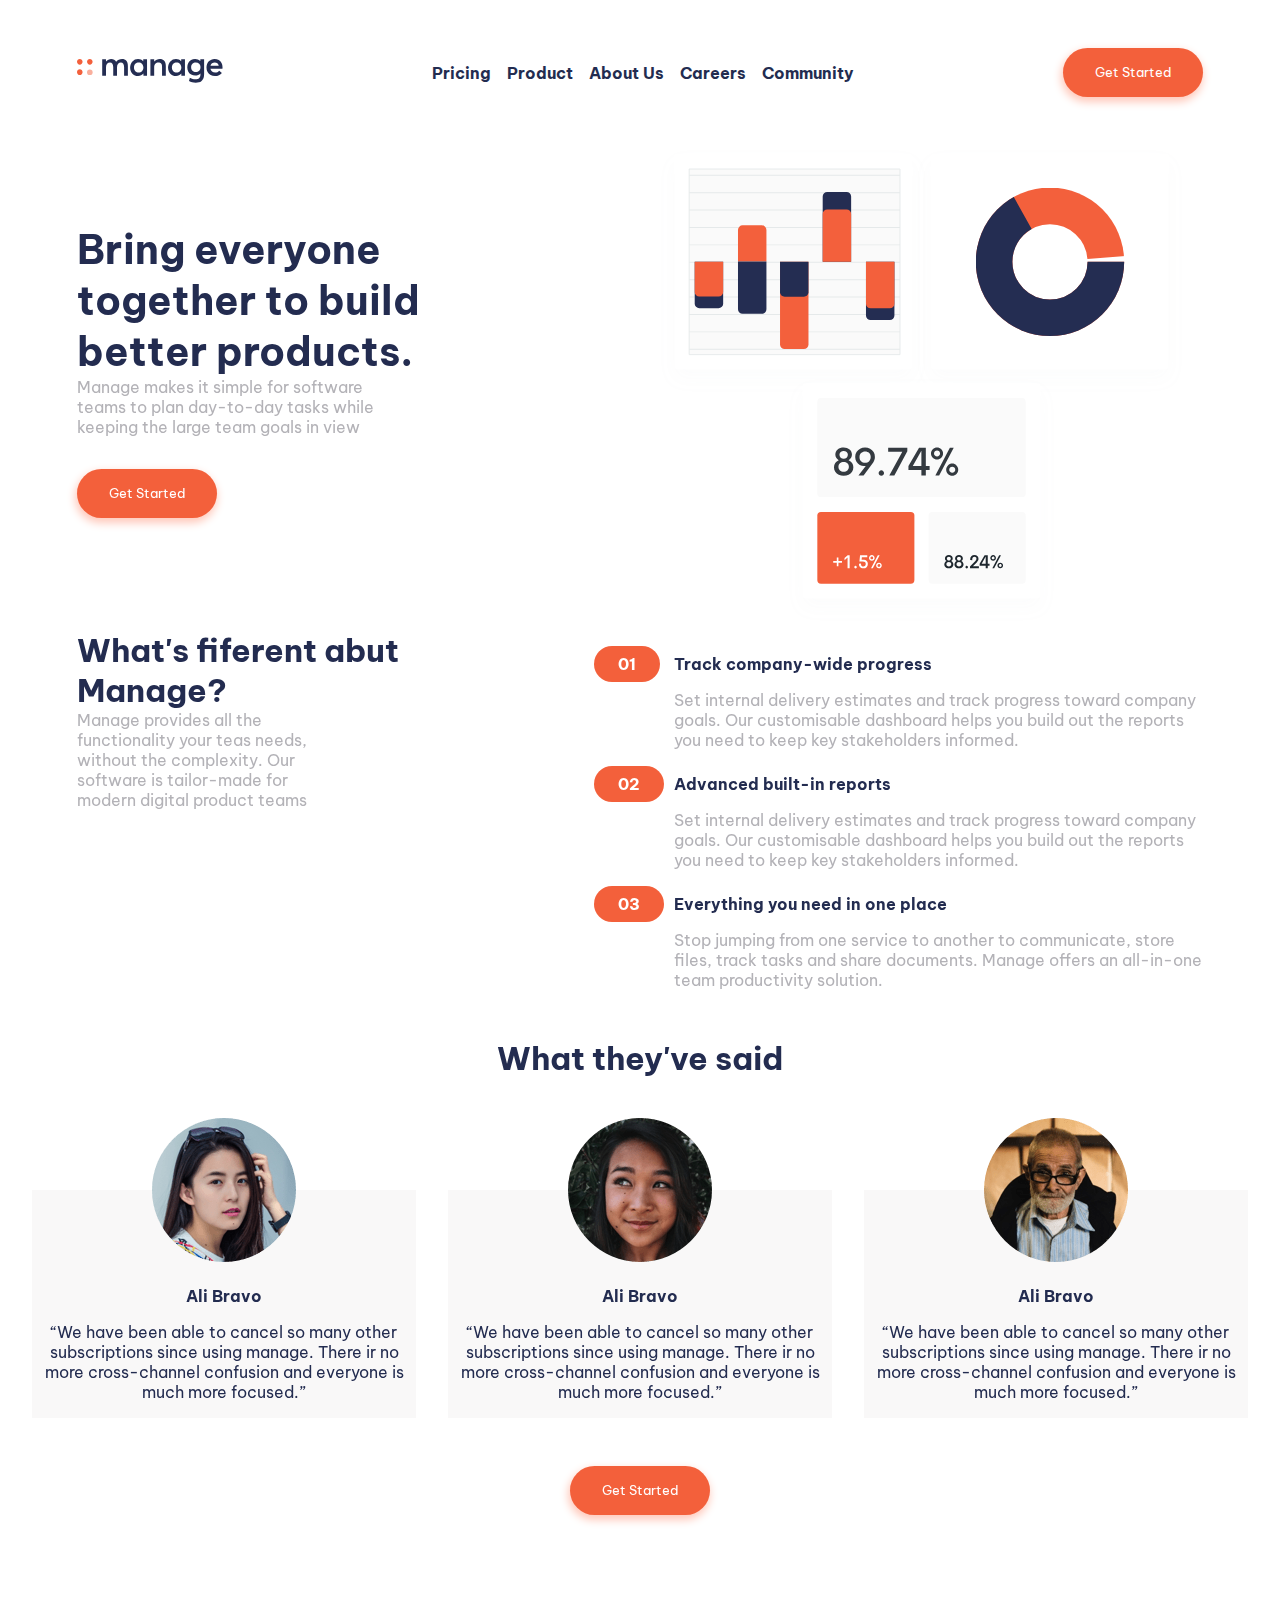
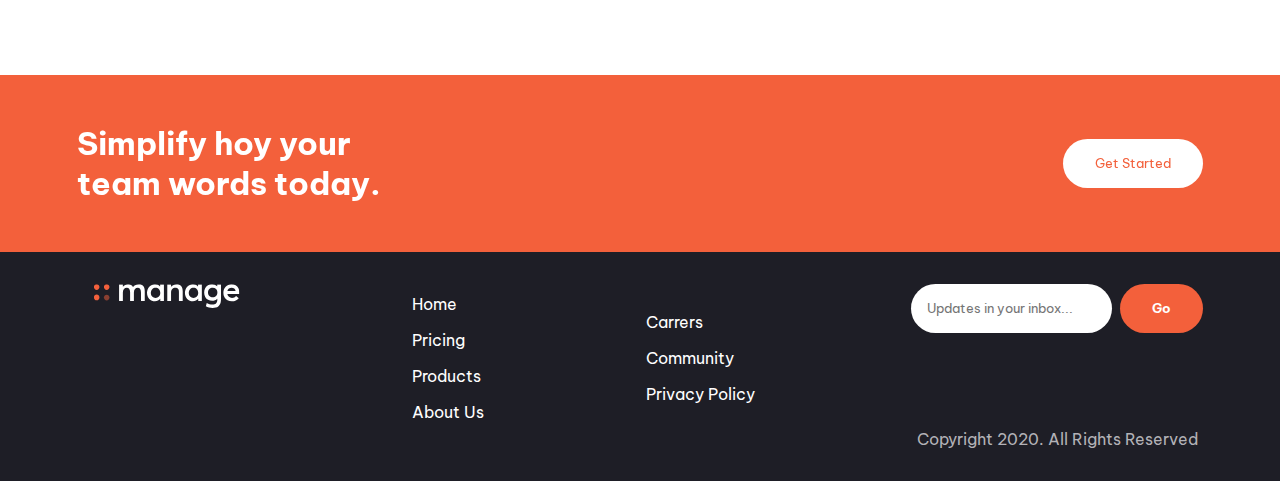
==== index.html @ 38ee7f74 "Parcial Front I" ====
<!DOCTYPE html>
<html lang="en">
<head>
  <meta charset="UTF-8">
  <meta http-equiv="X-UA-Compatible" content="IE=edge">
  <meta name="viewport" content="width=device-width, initial-scale=1.0">
  <link rel="stylesheet" href="https://use.fontawesome.com/releases/v5.15.4/css/all.css" integrity="sha384-DyZ88mC6Up2uqS4h/KRgHuoeGwBcD4Ng9SiP4dIRy0EXTlnuz47vAwmeGwVChigm" crossorigin="anonymous">
  <link rel="shortcut icon" href="./img/Logo-color-white.svg" type="image/x-icon">
  <link rel="stylesheet" href="./css/styles.css">
  <title>Examen front</title>
</head>
<body class="bg-tablet">
  <header class="fadeInDown">
    <div class="logo">
      <img src="./img/logo.svg" alt="logo">
    </div>
    <nav>
      <ul>
        <li>Pricing</li>
        <li>Product</li>
        <li>About Us</li>
        <li>Careers</li>
        <li>Community</li>
      </ul>
    </nav>
    <div class="menu">
      <input type="checkbox" name="burguer-menu" id="menu">
      <label for="menu">
        <i class="fas fa-bars"></i>
      </label>
    </div>
    <div class="btn-menu">
      <button class="btn-getStarted">Get Started</button>
    </div>
  </header>

  <main class="fadeIn">
    <section class="statistics">
      <div class="img-statistics">
        <img src="./img/illustration-intro.svg" alt="">
      </div>
      <div class="get-started bg-tablet">
        <h2>Bring everyone together to build better products.</h2>
        <p>
          Manage makes it simple for software teams
          to plan day-to-day tasks while keeping the 
          large team goals in view 
        </p>
        <button class="btn-getStarted">Get Started</button>
      </div>
    </section>

    <section class="about">
      <article>
        <h2>What's fiferent abut Manage?</h2>
        <p>
          Manage provides all the functionality your
          teas needs, without the complexity. Our software is tailor-made for modern digital product teams
        </p>
      </article>
      <div class="list-cards">
        <article>
          <div class="title">
            <!-- <div class="number">01</div> -->
            <h3 class="n1">Track company-wide progress</h3>
          </div>
            <p>
              Set internal delivery estimates and track progress toward company goals. Our customisable dashboard helps you build out the reports you need to keep key stakeholders informed.
            </p>
        </article>

        <article>
          <div class="title">
            <!-- <div class="number">02</div> -->
            <h3 class="n2">Advanced built-in reports</h3>
          </div>
          <p>
            Set internal delivery estimates and track progress toward company goals. Our customisable dashboard helps you build out the reports you need to keep key stakeholders informed.
          </p>
        </article>

        <article>
          <div class="title">
            <!-- <div class="number">03</div> -->
            <h3 class="n3">Everything you need in one place</h3>
          </div>
          <p>
            Stop jumping from one service to another to communicate, store files, track tasks and share documents. Manage offers an all-in-one team productivity solution.
          </p>
        </article>
      </div>
    </section>

    <section class="coments">
      <h2>What they've said</h2>
      <div class="container-coments">
        <div class="coment card-active">
          <img src="./img/avatar-anisha.png" alt="coment">
          <h4>Ali Bravo</h4>
          <p>
            “We have been able to cancel so many other subscriptions since using manage. There ir no more cross-channel confusion and everyone is much more focused.”
          </p>
        </div>
        <div class="coment">
          <img src="./img/avatar-ali.png" alt="coment">
          <h4>Ali Bravo</h4>
          <p>
            “We have been able to cancel so many other subscriptions since using manage. There ir no more cross-channel confusion and everyone is much more focused.”
          </p>
        </div>
        <div class="coment">
          <img src="./img/avatar-richard.png" alt="coment">
          <h4>Ali Bravo</h4>
          <p>
            “We have been able to cancel so many other subscriptions since using manage. There ir no more cross-channel confusion and everyone is much more focused.”
          </p>
        </div>
      </div>
      <div class="slider">
        <span><i class="far fa-circle"></i></span>
        <span><i class="far fa-circle active"></i></span>
        <span><i class="far fa-circle"></i></span>
        <span><i class="far fa-circle"></i></span>
      </div>
      <button class="btn-getStarted">Get Started</button>
    </section>

    <section>
      <h2>Simplify hoy your team words today.</h2>
      <button class="btn-getStarted">Get Started</button>
    </section>
  </main>

  <footer>
    <form action="./index.html" method="POST">
      <div class="email-form">
        <input type="email" placeholder="Updates in your inbox..." required>
        <button type="submit">Go</button>
      </div>
      <p>Copyright 2020. All Rights Reserved</p>

    </form>
    
    <ul>
      <div class="first-li">
        <li>Home</li>
        <li>Pricing</li>
        <li>Products</li>
        <li>About Us</li>
      </div>
      <div class="second-li">
        <li>Carrers</li>
        <li>Community</li>
        <li>Privacy Policy</li>
      </div>
    </ul>
    <div class="logo-footer">
    <div class="social">
      <a href="https://www.facebook.com" target="_blank" rel="noreferrer noopener">
        <i class="fab fa-facebook-square"></i>
      </a>
      <a href="https://www.youtube.com" target="_blank" rel="noreferrer noopener">
        <i class="fab fa-youtube-square"></i>
      </a>
      <a href="https://twitter.com" target="_blank" rel="noreferrer noopener">
        <i class="fab fa-twitter"></i>
      </a>
      <a href="https://co.pinterest.com" target="_blank" rel="noreferrer noopener">
        <i class="fab fa-pinterest"></i>
      </a>
      <a href="https://www.instagram.com" target="_blank" rel="noreferrer noopener">
        <i class="fab fa-instagram"></i>
      </a>
    </div>
    
      <img src="./img/Logo-color-white.svg" alt="">
      <p>Copyright 2020. All Rights Reserved</p>
    </div>
  </footer>
</body>
</html>
---- css/styles.css ----
@import url('https://fonts.googleapis.com/css2?family=Be+Vietnam+Pro:wght@400;500;700&display=swap');

*{
  margin: 0;
  padding: 0;
  box-sizing: border-box;
  font-family: 'Be Vietnam Pro', sans-serif;
  color: #232C50;
}
h2{
  font-size: 2rem;
}
header, .coments, footer{
  padding: 0 1rem;
}

/* .bg-tablet{
  background-image: url(../img/bg-tablet-pattern.svg);
  background-size: 110%;
  background-repeat: no-repeat;
  background-position-y: -7rem;
  background-position-x: 4rem;
} */

header{
  display: flex;
  justify-content: space-between;
  align-items: center;
  padding: 1rem;
  /* position: sticky; */
  top: 0;
  /* background-color: #fff0ece3; */
  z-index: 1;
}
header .menu{
  font-size: 2rem;
}
header .btn-menu, header ul{
  display: none;
}

main{
  text-align: center;
}
main .statistics{
  display: flex;
  flex-direction: column;
  justify-content: center;
  align-items: center;
}
main .img-statistics{
  padding: 0 1rem;
}
main .statistics img{
  width: 100%;
}
main .get-started{
  text-align: center;
  background-position-y: 0rem;
  background-position-x: 14rem;
  padding-bottom: 6rem;
}
main .get-started p, main .about p{
  color: #B3B2B7;
}
main .get-started p, main .get-started h2{
  padding: 0 1rem;
}

.btn-getStarted{
  background-color: #F3603B;
  color: #fff;
  margin: 2rem 0;
  padding: 1rem 2rem;
  border: none;
  border-radius: 2rem;
  cursor: pointer;
  box-shadow: -1px 4px 8px 1px #ffc9bb;
  transition: all ease .5s;
}
.btn-getStarted:hover {
  background-color:#fc947a;
  transform: translate(-5px, -5px);
}
section:last-child button:hover{
  background-color: #fff;
  color: #fc947a;
  transform: translate(-5px, -5px);
}
footer form button:hover{
  background-color: #fc947a;
}
main .get-started h2{
  margin: 1rem 0;
}


/* .about>:nth-child(2), .about h2{
  text-align: center;
  padding: 0 2rem 1rem 2rem;
} */
.about p{
  margin: 1rem;
  text-align: start;
  padding: 0 .5rem;
}
.about article .title{
  display: flex;
  justify-content: center;
  align-items: center;
}
/* .about article .number{
  background-color: #F3603B;
  color: #fff;
  font-weight: bold;
  padding: .5rem 1.5rem;
  border-radius: 50px;
  position: relative;
  left: 1rem;
} */
.list-cards article{
  margin: 1rem 0;
}
.about article h3{
  background-color: #FFF0EB;
  padding: 0.5rem 0 .5rem 3rem;
  font-size: 1rem;
  font-weight: bold;
  width: 100%;
  border-radius: 50px 0 0 50px;
  position: relative;
  margin-left: 1rem;
  text-align: center;
}
.title h3::before{
  background-color: #f3603b;
  border-radius: 5px;
  position: absolute;
  top: 0;
  left: 0;
  padding: .5rem 1.5rem;
  border-radius: 50px;
  margin-right: 1rem;
  color: #fff;
}
.title .n1::before{
  content: '01';
}
.title .n2::before{
  content: '02';
}
.title .n3::before{
  content: '03';
}

.coments h2{
  margin: 2rem 0;
}
.coment{
  display: none;
  background-color: #f9f8f8;
  position: relative;
  margin-top: 6rem;
  padding-top: 5rem;
  padding-bottom: 1rem;
  margin-bottom: 1rem;
}
.coment h4{
  margin: 1rem 0;
}
.card-active{
  display: block;
}
.coment img{
  position: absolute;
  left: calc(50% - 72px);
  top: -72px;
}

.coments .slider i{
  color: #f3603b;
  font-size: .5rem;
}

.coments .slider .active{
  background-color: #f3603b;
  border-radius: 50%;
}

section:last-child{
  background-color: #F3603B;
  color: #fff;
  padding: 5rem 1rem;
  font-weight: bold;
}
section:last-child h2{
  color: #fff;
}
section:last-child button{
  background-color: #fff;
  color: #F3603B;
  box-shadow: initial;
}

footer{
  background-color: #1E1E26;
  padding: 1rem;
  text-align: center;
}

/* footer form{
  display: flex;
  justify-content: space-between;
  align-items: center;
} */
form .email-form{
  display: flex;
}
form p{
  display: none;
}
footer form input{
  width: 100%;
  margin-right: .5rem;
  padding: 1rem;
  border: none;
  border-radius: 2rem;
}
footer form button{
  border: none;
  border-radius: 2rem;
  background-color: #F3603B;
  color: #fff;
  padding: 1rem 2rem;
  font-weight: bold;
}

footer ul{
  display: flex;
  flex-direction: column;
  flex-wrap: wrap;
  justify-content: start;
  align-items: center;
  height: 165px;
  margin: 1rem 0;

}
footer ul li{
  color: #fff;
  list-style: none;
  margin: 0 1rem 1rem 1rem;
  cursor: pointer;
}
footer ul li:hover{
  color: #fc947a;
}
footer .first-li, footer .second-li{
  text-align: start;
}

footer .social{
  display: flex;
  justify-content: center;
  flex-wrap: wrap;
  margin-bottom: 2rem;
}
footer .social i{
  color: #fff;
  font-size: 2rem;
  margin: 1rem;
}
footer .social i:hover{
  color: #F3603B;
}

footer .logo-footer{
  margin: 1rem;
}
footer .logo-footer p{
  color: #8C8C94;
  margin-top: 3rem;
}



/* @media screen and (min-width:376px) {
  body{
    background-color: grey;
  }
} */
@media screen and (min-width:768px) {
  header{
    padding: 1rem 6%;
  }

  nav{
    display: flex;
    align-items: center;
    font-weight: bold;
  }
  nav ul{
    display: flex;
  }
  nav ul li{
    list-style: none;
    margin: 0rem .5rem;
  }
  nav ul li:hover{
    color: #B3B2B7;
    cursor: pointer;
  }
  header .menu{
    display: none;
  }
  header .btn-menu{
    display: block;
  }

  main .statistics{
    flex-direction: row-reverse;
    justify-content: space-between;
  }
  .get-started, .img-statistics{
    width: 50%;
  }
  section{
    padding: 0 6%;
  }
  main .get-started{
    text-align: start;
    padding-bottom: 0;
  }
  main .get-started h2,  main .get-started p, .about article h2, .about article p{
    text-align: start;
    margin: 0;
    padding: 0 6rem 0 0;
  }
  main .get-started h2{
    font-size: 2.5rem;
  }
  main .get-started p, main .about p{
    width: 70%;
  }
  main .about{
    display: flex;
  }
  main .list-cards p{
    width: inherit;
    margin-left: 6rem;
    padding: 0;
    margin-top: .5rem;
  }

  .about article .number{
    position: inherit;
    margin-left: 1rem;
  }
  .about article h3{
    background-color: inherit;
    text-align: start;
    padding: 0.5rem 0 .5rem 5rem;
  }

  .coments .container-coments{
    display: flex;
  }
  .coment{
    display: block;
    margin: 5rem 1rem 1rem;
  }
  .coments .slider{
    display: none;
  }

  section:last-child{
    display: flex;
    align-items: center;
    justify-content: space-between;
    padding: 2rem 6%;
    margin-top: 8rem;
  }
  section:last-child h2{
    width: 30%;
    text-align: start;
  }

  footer{
    display: flex;
    flex-direction: row-reverse;
    justify-content: space-between;
    /* align-items: center; */
    padding: 1rem 6%;
  }
  form{
    flex-direction: column;
    margin: 1rem 0;
  }
  form p{
    display: block;
    color: #B3B2B7;
  }
  footer ul{
    width: 45%;
    justify-content: center;
  }
  footer form{
  display: flex;
  justify-content: space-between;
  align-items: center;
}
  footer .logo-footer{
    display: flex;
    flex-direction: column-reverse;
    justify-content: space-between;
    align-items: flex-start;
  }
  footer .logo-footer p{
    display: none;
  }
  footer .social{
    margin: 0;
  }
  footer .social i{
    font-size: 1.5rem;
    margin: .5rem;
  }
}





.fadeInDown{
  animation-duration: 1s;
  animation-fill-mode: both;
  animation-name: fadeInDown;
  will-change: fadeInDown;
}
@keyframes fadeInDown {
  from{
    opacity: 0;
    transform: translate3d(0,-100%,0);
  }
  to{
    opacity: 1;
    transform: translate3d(0,0,0);
  }
}

.fadeIn{
  animation-duration: 3s;
  animation-fill-mode: both;
  animation-name: fadeIn;
  will-change: transform;
}

@keyframes fadeIn {
  from{
    opacity: 0;
  }
  to{
    opacity: 1;
  }
}

.fadeInUp{
  animation-duration: 2s;
  animation-fill-mode: both;
  animation-name: fadeInUp;
  will-change: fadeInUp;
}
@keyframes fadeInUp {
  from{
    opacity: 0;
    transform: translate3d(0,100%,0);
  }
  to{
    opacity: 1;
    transform: translate3d(0,0,0);
  }
}
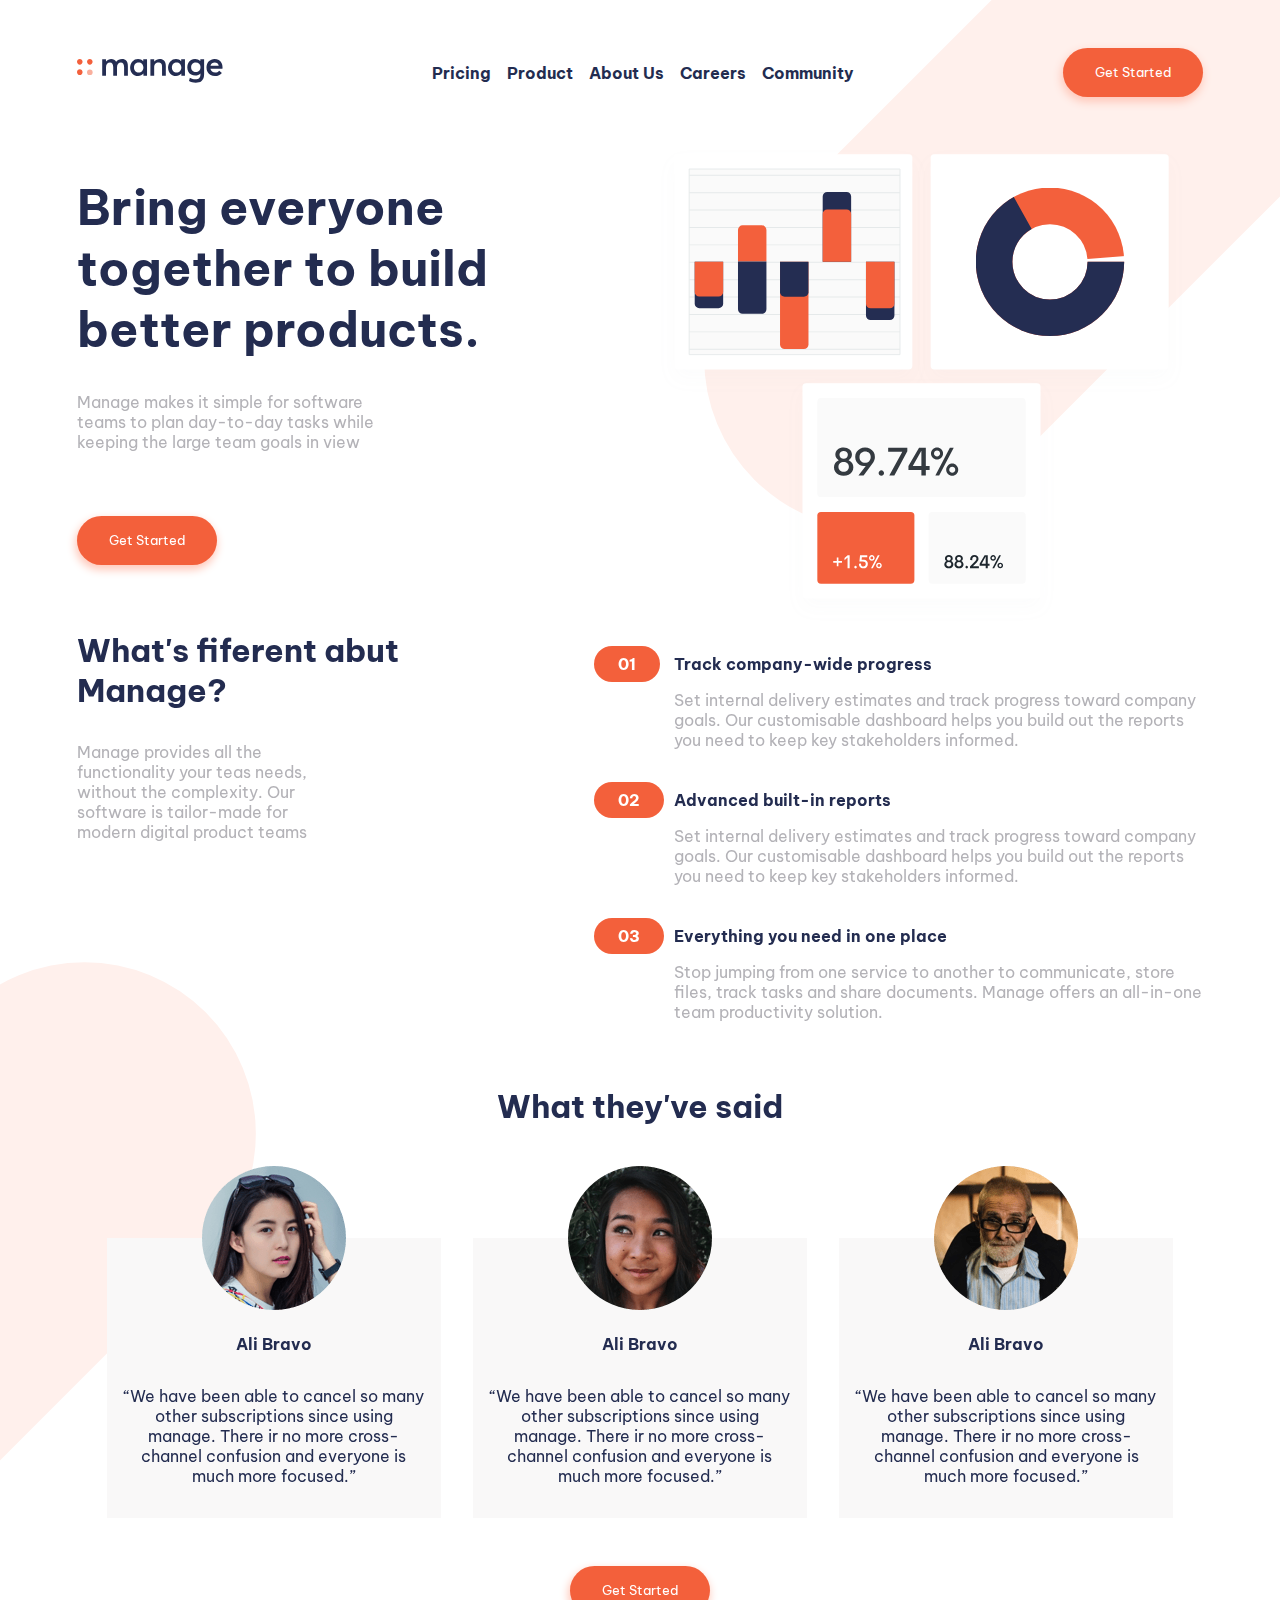
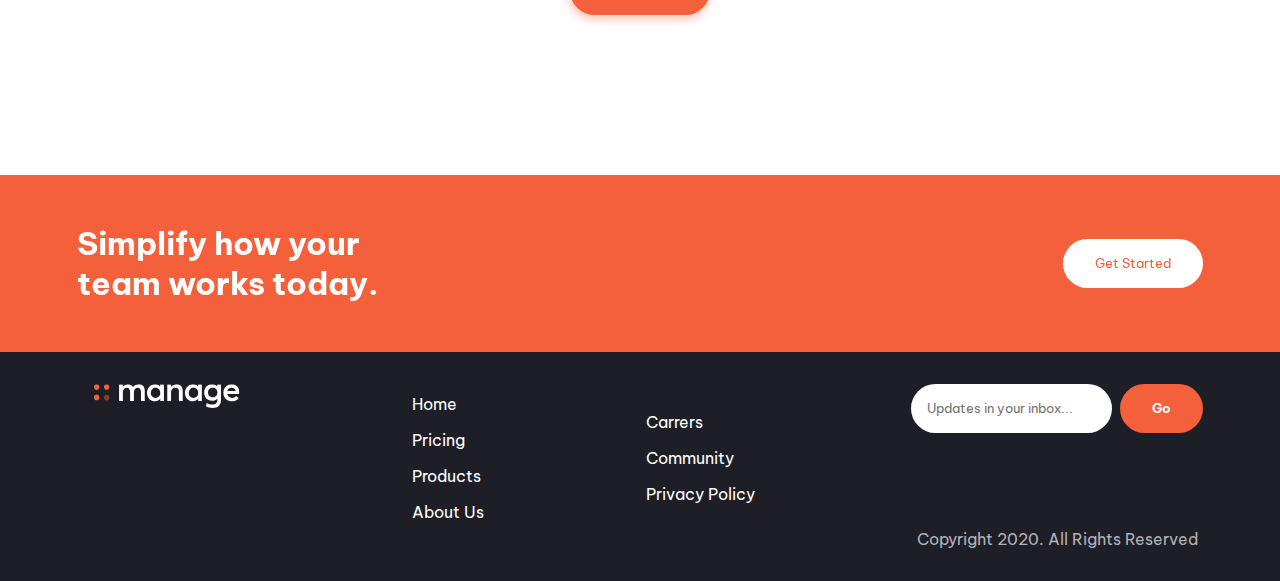
==== commit 5861e04b: "responsive, animations, bg" ====
--- a/index.html
+++ b/index.html
@@ -9,7 +9,7 @@
   <link rel="stylesheet" href="./css/styles.css">
   <title>Examen front</title>
 </head>
-<body class="bg-tablet">
+<body>
   <header class="fadeInDown">
     <div class="logo">
       <img src="./img/logo.svg" alt="logo">
@@ -39,7 +39,7 @@
       <div class="img-statistics">
         <img src="./img/illustration-intro.svg" alt="">
       </div>
-      <div class="get-started bg-tablet">
+      <div class="get-started">
         <h2>Bring everyone together to build better products.</h2>
         <p>
           Manage makes it simple for software teams
@@ -48,6 +48,7 @@
         </p>
         <button class="btn-getStarted">Get Started</button>
       </div>
+
     </section>
 
     <section class="about">
@@ -89,6 +90,7 @@
           </p>
         </article>
       </div>
+
     </section>
 
     <section class="coments">
@@ -126,7 +128,7 @@
     </section>
 
     <section>
-      <h2>Simplify hoy your team words today.</h2>
+      <h2>Simplify how your team works today.</h2>
       <button class="btn-getStarted">Get Started</button>
     </section>
   </main>
--- a/css/styles.css
+++ b/css/styles.css
@@ -7,6 +7,14 @@
   font-family: 'Be Vietnam Pro', sans-serif;
   color: #232C50;
 }
+body{
+  background-image: url(../img/bg-tablet-pattern.svg);
+  background-size: 100%;
+  background-repeat: no-repeat;
+  background-position-y: -50px;
+  background-position-x: 60px;
+}
+
 h2{
   font-size: 2rem;
 }
@@ -14,15 +22,27 @@
   padding: 0 1rem;
 }
 
-/* .bg-tablet{
-  background-image: url(../img/bg-tablet-pattern.svg);
-  background-size: 110%;
-  background-repeat: no-repeat;
-  background-position-y: -7rem;
-  background-position-x: 4rem;
-} */
+.bg-tablet{
+  overflow: hidden;
+}
+.bg-tablet img{
+  position: absolute;
+  width: 450px;
+  z-index: -10000;
+}
+.bg-top img{
+  top: 0;
+  right: 0;
+  left: 0;
+}
+.bg-mid img{
+  top: 330px;
+  left: 230px;
+  /* width: 600px; */
+}
 
 header{
+  position: relative;
   display: flex;
   justify-content: space-between;
   align-items: center;
@@ -41,6 +61,12 @@
 
 main{
   text-align: center;
+
+  background-image: url(../img/bg-tablet-pattern.svg);
+  background-size: 100%;
+  background-repeat: no-repeat;
+  background-position-y: 400px;
+  background-position-x: 250px;
 }
 main .statistics{
   display: flex;
@@ -51,16 +77,15 @@
 main .img-statistics{
   padding: 0 1rem;
 }
-main .statistics img{
+main .statistics .img-statistics img{
   width: 100%;
 }
 main .get-started{
   text-align: center;
-  background-position-y: 0rem;
-  background-position-x: 14rem;
   padding-bottom: 6rem;
 }
 main .get-started p, main .about p{
+  margin: 2rem 0;
   color: #B3B2B7;
 }
 main .get-started p, main .get-started h2{
@@ -123,14 +148,14 @@
 }
 .about article h3{
   background-color: #FFF0EB;
-  padding: 0.5rem 0 .5rem 3rem;
+  padding: 0.5rem 0 .5rem 5rem;
   font-size: 1rem;
   font-weight: bold;
   width: 100%;
   border-radius: 50px 0 0 50px;
   position: relative;
   margin-left: 1rem;
-  text-align: center;
+  text-align: start;
 }
 .title h3::before{
   background-color: #f3603b;
@@ -208,11 +233,9 @@
   text-align: center;
 }
 
-/* footer form{
-  display: flex;
-  justify-content: space-between;
-  align-items: center;
-} */
+footer form{
+  padding: 2rem 1rem;
+}
 form .email-form{
   display: flex;
 }
@@ -289,6 +312,26 @@
   }
 } */
 @media screen and (min-width:768px) {
+  body{
+    background-position-y: -110px;
+    background-position-x: 110%;
+    background-size: 50%;
+  }
+  .bg-tablet img{
+    position: absolute;
+    width: 450px;
+    z-index: -10000;
+  }
+  .bg-top img{
+    top: 0;
+    right: 0;
+    left: 0;
+  }
+  .bg-mid img{
+    bottom: 23%;
+    left: -430px;
+    width: 600px;
+  }
   header{
     padding: 1rem 6%;
   }
@@ -316,6 +359,11 @@
     display: block;
   }
 
+  main{
+    background-position-y: 70%;
+    background-position-x: -60%;
+    background-size: 50%;
+  }
   main .statistics{
     flex-direction: row-reverse;
     justify-content: space-between;
@@ -336,9 +384,11 @@
     padding: 0 6rem 0 0;
   }
   main .get-started h2{
-    font-size: 2.5rem;
+    font-size: 3rem;
   }
   main .get-started p, main .about p{
+    margin: 2rem 0;
+    /* padding: 0; */
     width: 70%;
   }
   main .about{
@@ -362,11 +412,15 @@
   }
 
   .coments .container-coments{
+    padding: 0 6%;
     display: flex;
   }
   .coment{
     display: block;
     margin: 5rem 1rem 1rem;
+  }
+  .coment p{
+    padding: 1rem;
   }
   .coments .slider{
     display: none;
@@ -407,6 +461,7 @@
   display: flex;
   justify-content: space-between;
   align-items: center;
+  padding: 0;
 }
   footer .logo-footer{
     display: flex;
@@ -431,7 +486,7 @@
 
 
 .fadeInDown{
-  animation-duration: 1s;
+  animation-duration: 2s;
   animation-fill-mode: both;
   animation-name: fadeInDown;
   will-change: fadeInDown;
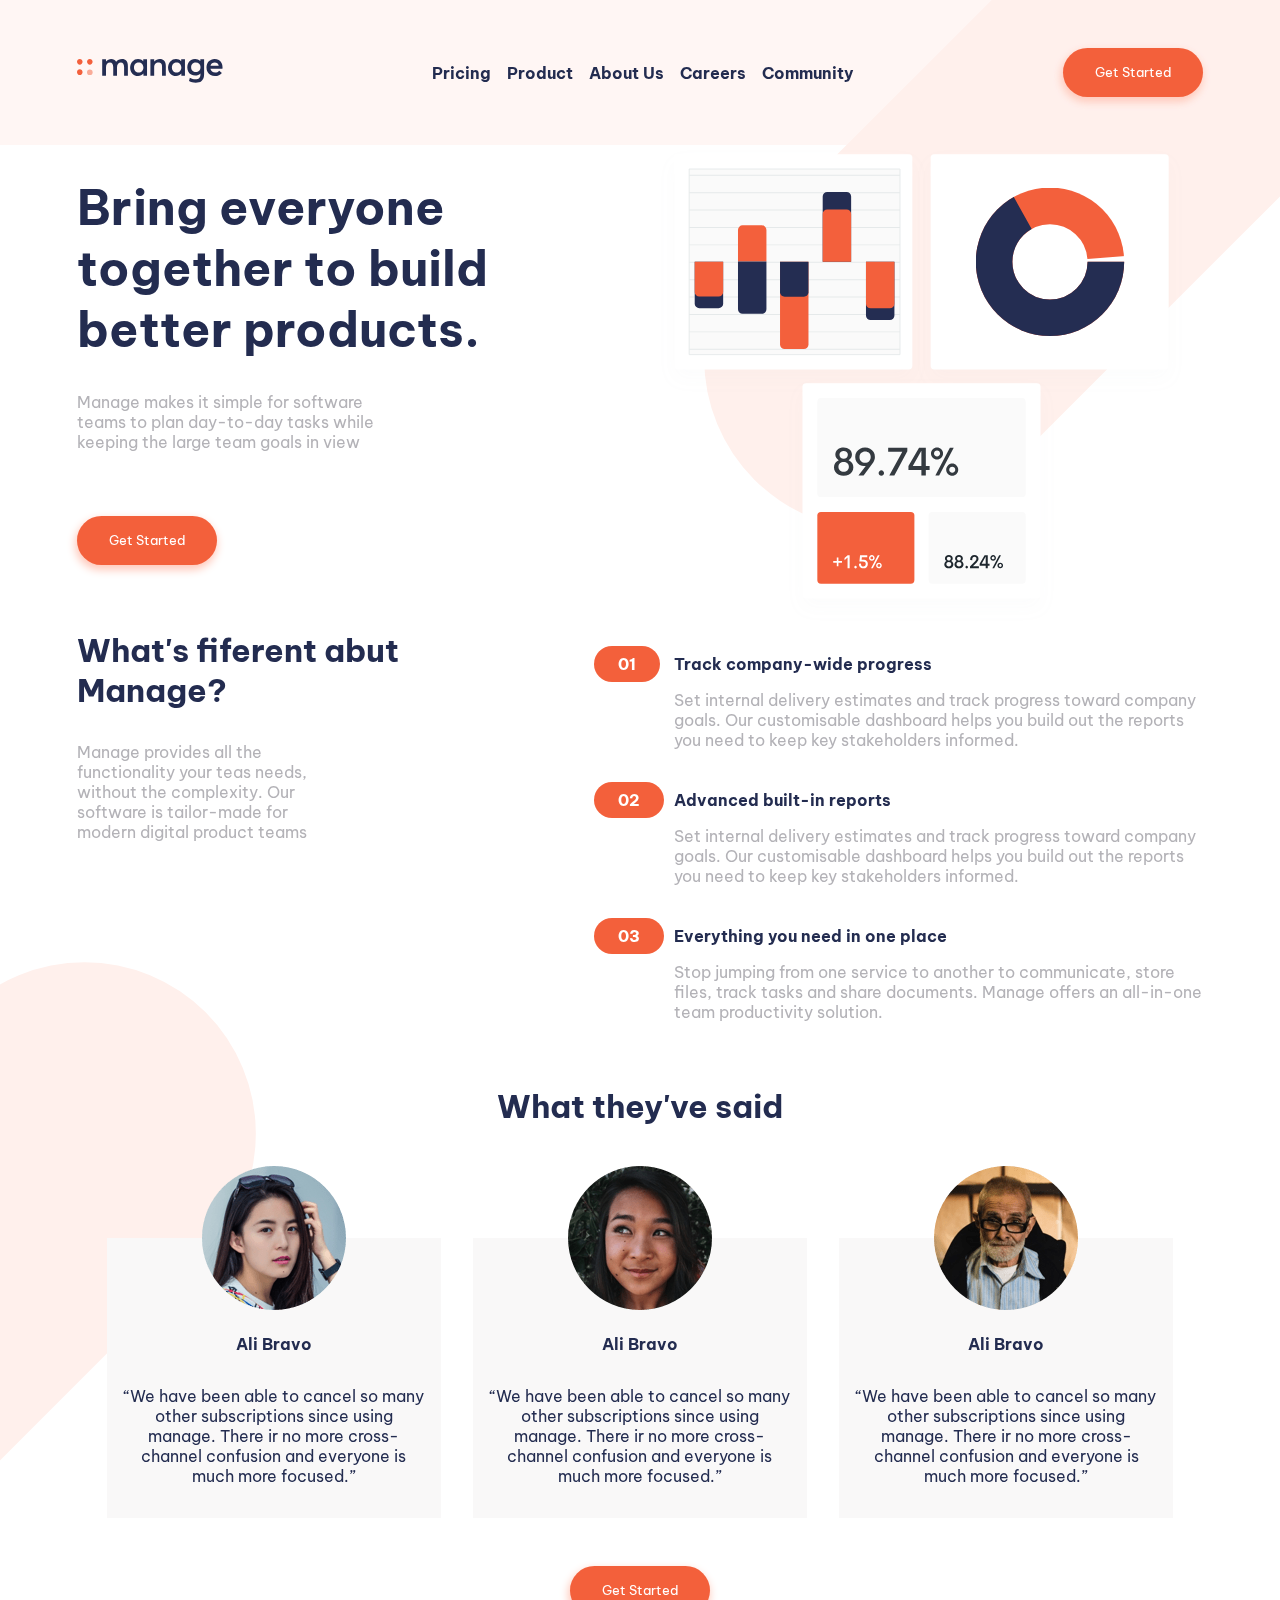
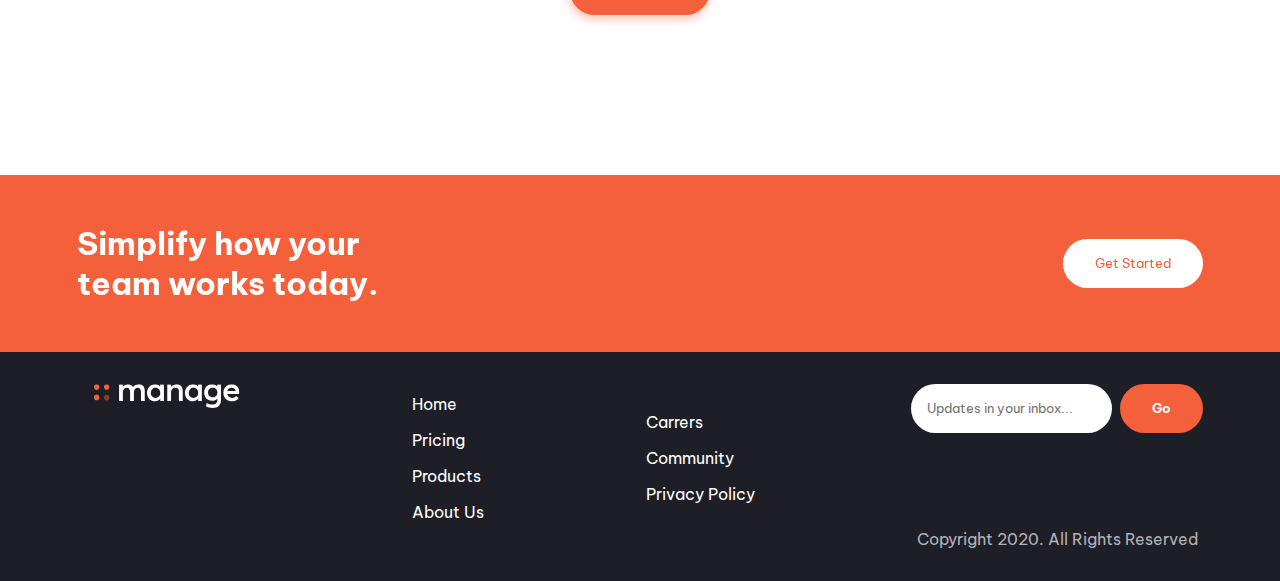
==== commit 19b15029: "menu animations" ====
--- a/index.html
+++ b/index.html
@@ -16,11 +16,11 @@
     </div>
     <nav>
       <ul>
-        <li>Pricing</li>
-        <li>Product</li>
-        <li>About Us</li>
-        <li>Careers</li>
-        <li>Community</li>
+        <li><a href="#">Pricing</a></li>
+        <li><a href="#">Product</a></li>
+        <li><a href="#">About Us</a></li>
+        <li><a href="#">Careers</a></li>
+        <li><a href="#">Community</a></li>
       </ul>
     </nav>
     <div class="menu">
@@ -28,6 +28,15 @@
       <label for="menu">
         <i class="fas fa-bars"></i>
       </label>
+      <nav class="list-menu-burguer">
+        <ul style="display: block;">
+          <li>Pricing</li>
+          <li>Product</li>
+          <li>About Us</li>
+          <li>Careers</li>
+          <li>Community</li>
+        </ul>
+      </nav>
     </div>
     <div class="btn-menu">
       <button class="btn-getStarted">Get Started</button>
--- a/css/styles.css
+++ b/css/styles.css
@@ -47,14 +47,22 @@
   justify-content: space-between;
   align-items: center;
   padding: 1rem;
-  /* position: sticky; */
+  position: sticky;
   top: 0;
-  /* background-color: #fff0ece3; */
-  z-index: 1;
+  background-color: #fff0ec99;
+  z-index: 20;
 }
 header .menu{
   font-size: 2rem;
 }
+header .menu input{
+  display: none;
+}
+header .menu label{
+  position: relative;
+  z-index: 10;
+}
+
 header .btn-menu, header ul{
   display: none;
 }
@@ -348,7 +356,10 @@
     list-style: none;
     margin: 0rem .5rem;
   }
-  nav ul li:hover{
+  nav ul li a{
+    text-decoration: none;
+  }
+  nav ul li a:hover{
     color: #B3B2B7;
     cursor: pointer;
   }
@@ -484,6 +495,39 @@
 
 
 
+/* animations */
+.list-menu-burguer{
+  position: absolute;
+  width: 100%;
+  left: 0;
+  top: -300%;
+  text-align: center;
+  transition: all ease 1s;
+}
+.list-menu-burguer li{
+  list-style: none;
+}
+.list-menu-burguer li:hover{
+  background-color: #1e1e26;
+  color: #fff;
+}
+header .menu input:checked ~ .list-menu-burguer{
+  top: 0rem;
+  left: 0;
+  background-color: #fff0ec;
+  padding: 1rem 0;
+}
+
+label i{
+  transition: all ease 1s;
+  cursor: pointer;
+}
+header .menu input:checked ~ label i{
+  transform: rotate(270deg);
+  color: #F3603B;
+}
+
+
 
 .fadeInDown{
   animation-duration: 2s;
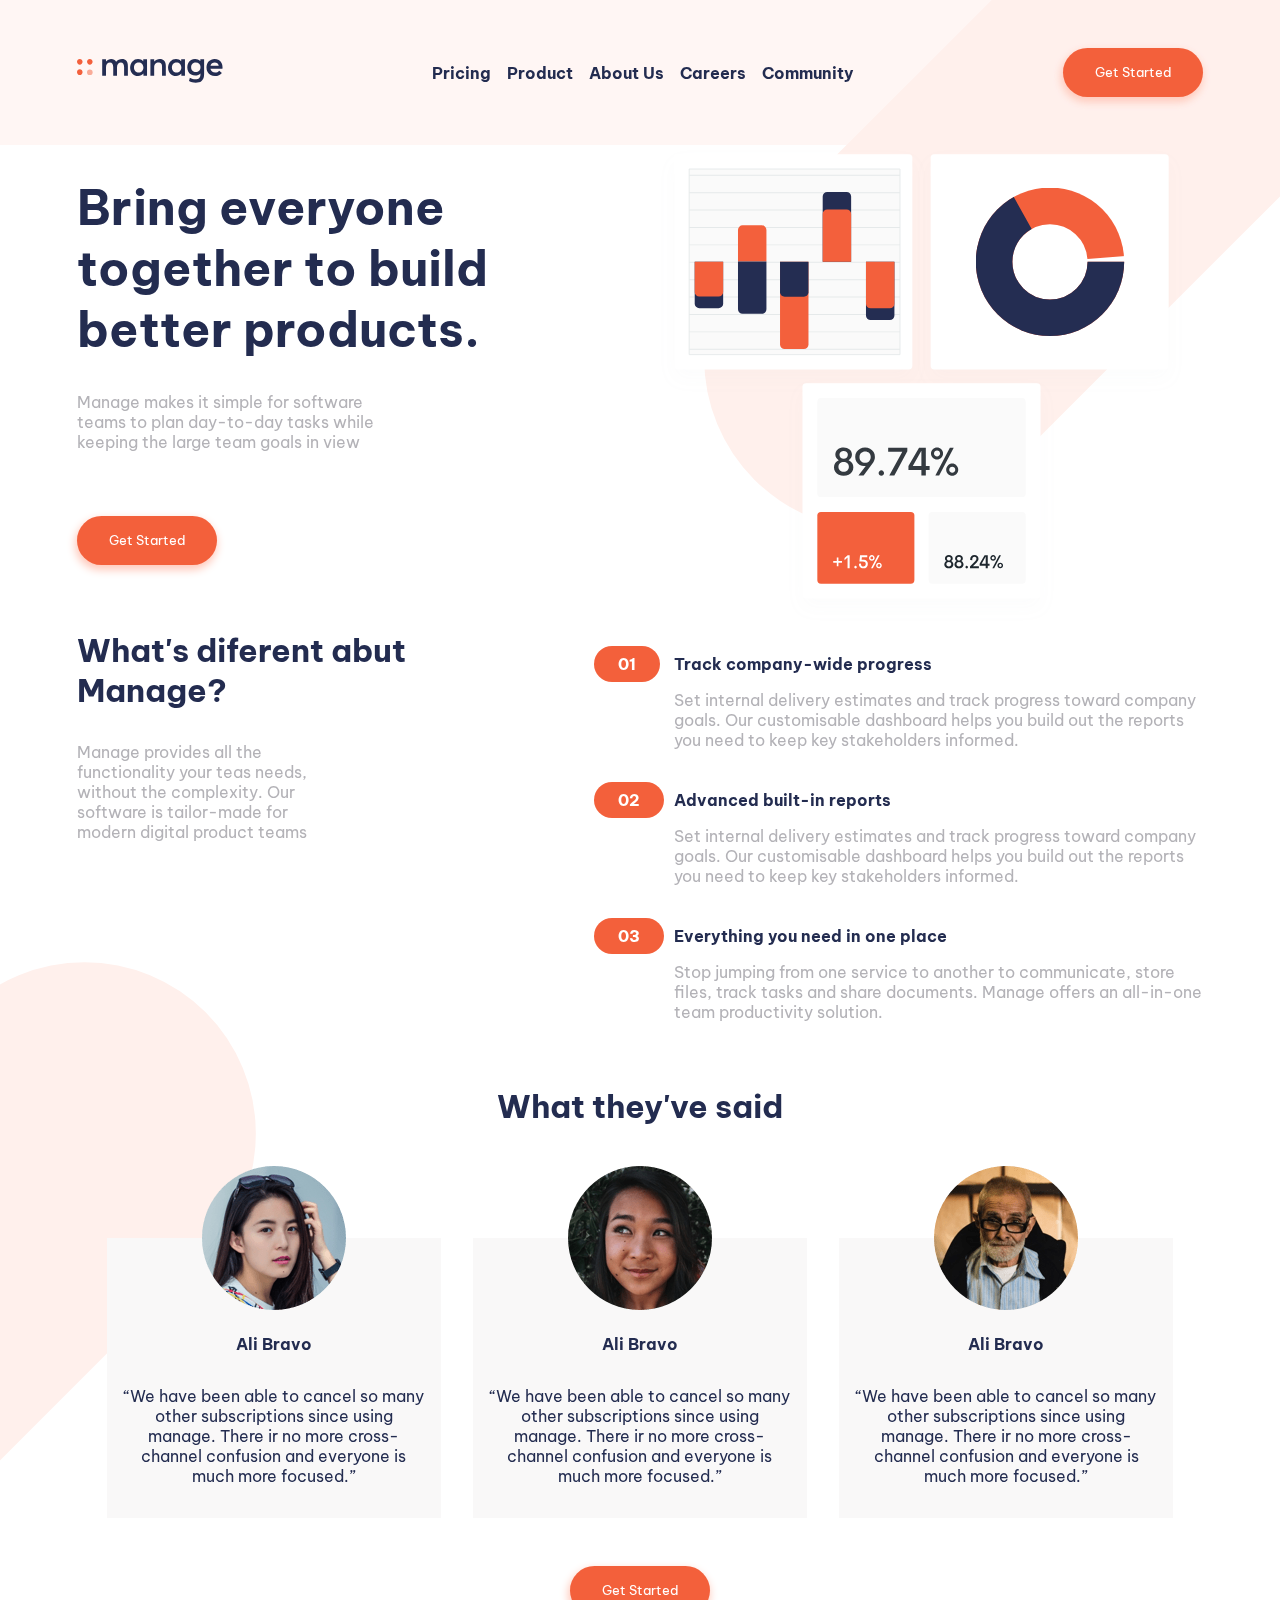
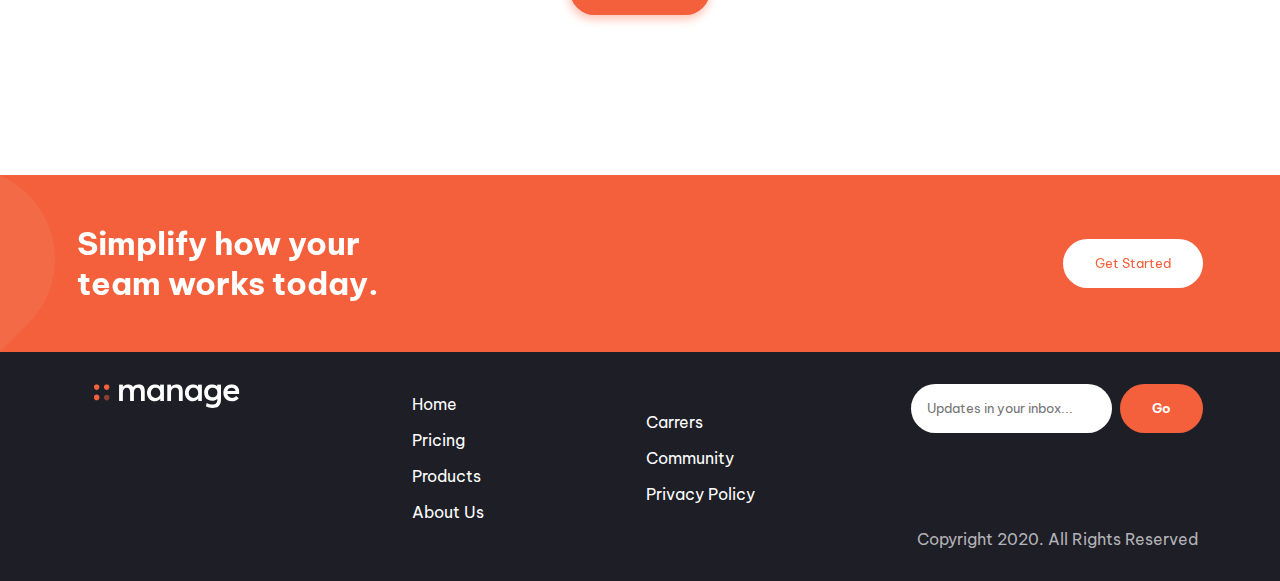
==== commit 765b6dbf: "animations burger menu and form view" ====
--- a/index.html
+++ b/index.html
@@ -7,12 +7,16 @@
   <link rel="stylesheet" href="https://use.fontawesome.com/releases/v5.15.4/css/all.css" integrity="sha384-DyZ88mC6Up2uqS4h/KRgHuoeGwBcD4Ng9SiP4dIRy0EXTlnuz47vAwmeGwVChigm" crossorigin="anonymous">
   <link rel="shortcut icon" href="./img/Logo-color-white.svg" type="image/x-icon">
   <link rel="stylesheet" href="./css/styles.css">
+  <link rel="stylesheet" href="./css/animations.css">
   <title>Examen front</title>
 </head>
 <body>
   <header class="fadeInDown">
     <div class="logo">
-      <img src="./img/logo.svg" alt="logo">
+      <a href="#">
+        <img src="./img/logo.svg" alt="logo">
+      </a>
+      <h1 style="display: none;">manage</h1>
     </div>
     <nav>
       <ul>
@@ -30,11 +34,11 @@
       </label>
       <nav class="list-menu-burguer">
         <ul style="display: block;">
-          <li>Pricing</li>
-          <li>Product</li>
-          <li>About Us</li>
-          <li>Careers</li>
-          <li>Community</li>
+          <li><a href="#">Pricing</a></li>
+          <li><a href="#">Product</a></li>
+          <li><a href="#">About Us</a></li>
+          <li><a href="#">Careers</a></li>
+          <li><a href="#">Community</a></li>
         </ul>
       </nav>
     </div>
@@ -62,7 +66,7 @@
 
     <section class="about">
       <article>
-        <h2>What's fiferent abut Manage?</h2>
+        <h2>What's diferent abut Manage?</h2>
         <p>
           Manage provides all the functionality your
           teas needs, without the complexity. Our software is tailor-made for modern digital product teams
@@ -139,17 +143,17 @@
     <section>
       <h2>Simplify how your team works today.</h2>
       <button class="btn-getStarted">Get Started</button>
+      <img src="./img/bg-simplify-section-mobile.svg" alt="">
     </section>
   </main>
 
   <footer>
-    <form action="./index.html" method="POST">
+    <form action="./views/form.html" method="get">
       <div class="email-form">
-        <input type="email" placeholder="Updates in your inbox..." required>
+        <input type="email" id="email" name="email" placeholder="Updates in your inbox..." required>
         <button type="submit">Go</button>
       </div>
       <p>Copyright 2020. All Rights Reserved</p>
-
     </form>
     
     <ul>
@@ -183,8 +187,9 @@
         <i class="fab fa-instagram"></i>
       </a>
     </div>
-    
-      <img src="./img/Logo-color-white.svg" alt="">
+      <a href="#">
+        <img src="./img/Logo-color-white.svg" alt="">
+      </a>
       <p>Copyright 2020. All Rights Reserved</p>
     </div>
   </footer>
--- a/css/styles.css
+++ b/css/styles.css
@@ -7,6 +7,9 @@
   font-family: 'Be Vietnam Pro', sans-serif;
   color: #232C50;
 }
+html{
+  scroll-behavior: smooth;
+}
 body{
   background-image: url(../img/bg-tablet-pattern.svg);
   background-size: 100%;
@@ -38,7 +41,6 @@
 .bg-mid img{
   top: 330px;
   left: 230px;
-  /* width: 600px; */
 }
 
 header{
@@ -69,7 +71,6 @@
 
 main{
   text-align: center;
-
   background-image: url(../img/bg-tablet-pattern.svg);
   background-size: 100%;
   background-repeat: no-repeat;
@@ -127,11 +128,6 @@
   margin: 1rem 0;
 }
 
-
-/* .about>:nth-child(2), .about h2{
-  text-align: center;
-  padding: 0 2rem 1rem 2rem;
-} */
 .about p{
   margin: 1rem;
   text-align: start;
@@ -142,15 +138,7 @@
   justify-content: center;
   align-items: center;
 }
-/* .about article .number{
-  background-color: #F3603B;
-  color: #fff;
-  font-weight: bold;
-  padding: .5rem 1.5rem;
-  border-radius: 50px;
-  position: relative;
-  left: 1rem;
-} */
+
 .list-cards article{
   margin: 1rem 0;
 }
@@ -221,6 +209,7 @@
 }
 
 section:last-child{
+  position: relative;
   background-color: #F3603B;
   color: #fff;
   padding: 5rem 1rem;
@@ -233,6 +222,12 @@
   background-color: #fff;
   color: #F3603B;
   box-shadow: initial;
+}
+section:last-child img{
+  position: absolute;
+  top: 0;
+  left: 0;
+  height: 100%;
 }
 
 footer{
@@ -300,6 +295,7 @@
   font-size: 2rem;
   margin: 1rem;
 }
+
 footer .social i:hover{
   color: #F3603B;
 }
@@ -314,11 +310,8 @@
 
 
 
-/* @media screen and (min-width:376px) {
-  body{
-    background-color: grey;
-  }
-} */
+
+
 @media screen and (min-width:768px) {
   body{
     background-position-y: -110px;
@@ -399,7 +392,6 @@
   }
   main .get-started p, main .about p{
     margin: 2rem 0;
-    /* padding: 0; */
     width: 70%;
   }
   main .about{
@@ -469,11 +461,11 @@
     justify-content: center;
   }
   footer form{
-  display: flex;
-  justify-content: space-between;
-  align-items: center;
-  padding: 0;
-}
+    display: flex;
+    justify-content: space-between;
+    align-items: center;
+    padding: 0;
+  }
   footer .logo-footer{
     display: flex;
     flex-direction: column-reverse;
@@ -490,91 +482,4 @@
     font-size: 1.5rem;
     margin: .5rem;
   }
-}
-
-
-
-
-/* animations */
-.list-menu-burguer{
-  position: absolute;
-  width: 100%;
-  left: 0;
-  top: -300%;
-  text-align: center;
-  transition: all ease 1s;
-}
-.list-menu-burguer li{
-  list-style: none;
-}
-.list-menu-burguer li:hover{
-  background-color: #1e1e26;
-  color: #fff;
-}
-header .menu input:checked ~ .list-menu-burguer{
-  top: 0rem;
-  left: 0;
-  background-color: #fff0ec;
-  padding: 1rem 0;
-}
-
-label i{
-  transition: all ease 1s;
-  cursor: pointer;
-}
-header .menu input:checked ~ label i{
-  transform: rotate(270deg);
-  color: #F3603B;
-}
-
-
-
-.fadeInDown{
-  animation-duration: 2s;
-  animation-fill-mode: both;
-  animation-name: fadeInDown;
-  will-change: fadeInDown;
-}
-@keyframes fadeInDown {
-  from{
-    opacity: 0;
-    transform: translate3d(0,-100%,0);
-  }
-  to{
-    opacity: 1;
-    transform: translate3d(0,0,0);
-  }
-}
-
-.fadeIn{
-  animation-duration: 3s;
-  animation-fill-mode: both;
-  animation-name: fadeIn;
-  will-change: transform;
-}
-
-@keyframes fadeIn {
-  from{
-    opacity: 0;
-  }
-  to{
-    opacity: 1;
-  }
-}
-
-.fadeInUp{
-  animation-duration: 2s;
-  animation-fill-mode: both;
-  animation-name: fadeInUp;
-  will-change: fadeInUp;
-}
-@keyframes fadeInUp {
-  from{
-    opacity: 0;
-    transform: translate3d(0,100%,0);
-  }
-  to{
-    opacity: 1;
-    transform: translate3d(0,0,0);
-  }
 }--- a/css/animations.css
+++ b/css/animations.css
@@ -0,0 +1,88 @@
+/* menú mobile desplegable */
+.list-menu-burguer{
+  position: absolute;
+  width: 100%;
+  left: 0;
+  top: -300%;
+  text-align: center;
+  transition: all ease 1s;
+}
+.list-menu-burguer li a{
+  text-decoration: none;
+}
+.list-menu-burguer li a:hover{
+  color: #fff;
+}
+.list-menu-burguer li{
+  list-style: none;
+}
+.list-menu-burguer li:hover{
+  background-color: #1e1e26;
+}
+header .menu input:checked ~ .list-menu-burguer{
+  top: 0rem;
+  left: 0;
+  background-color: #fff0ec;
+  padding: 1rem 0;
+}
+
+label i{
+  transition: all ease 1s;
+  cursor: pointer;
+}
+header .menu input:checked ~ label i{
+  transform: rotate(270deg);
+  color: #F3603B;
+}
+
+
+/* animaciones de inicio */
+.fadeInDown{
+  animation-duration: 2s;
+  animation-fill-mode: both;
+  animation-name: fadeInDown;
+  will-change: fadeInDown;
+}
+@keyframes fadeInDown {
+  from{
+    opacity: 0;
+    transform: translate3d(0,-100%,0);
+  }
+  to{
+    opacity: 1;
+    transform: translate3d(0,0,0);
+  }
+}
+
+.fadeIn{
+  animation-duration: 3s;
+  animation-fill-mode: both;
+  animation-name: fadeIn;
+  will-change: transform;
+}
+
+@keyframes fadeIn {
+  from{
+    opacity: 0;
+  }
+  to{
+    opacity: 1;
+  }
+}
+
+.fadeInUp{
+  animation-duration: 2s;
+  animation-fill-mode: both;
+  animation-name: fadeInUp;
+  will-change: fadeInUp;
+}
+@keyframes fadeInUp {
+  from{
+    opacity: 0;
+    transform: translate3d(0,100%,0);
+  }
+  to{
+    opacity: 1;
+    transform: translate3d(0,0,0);
+  }
+}